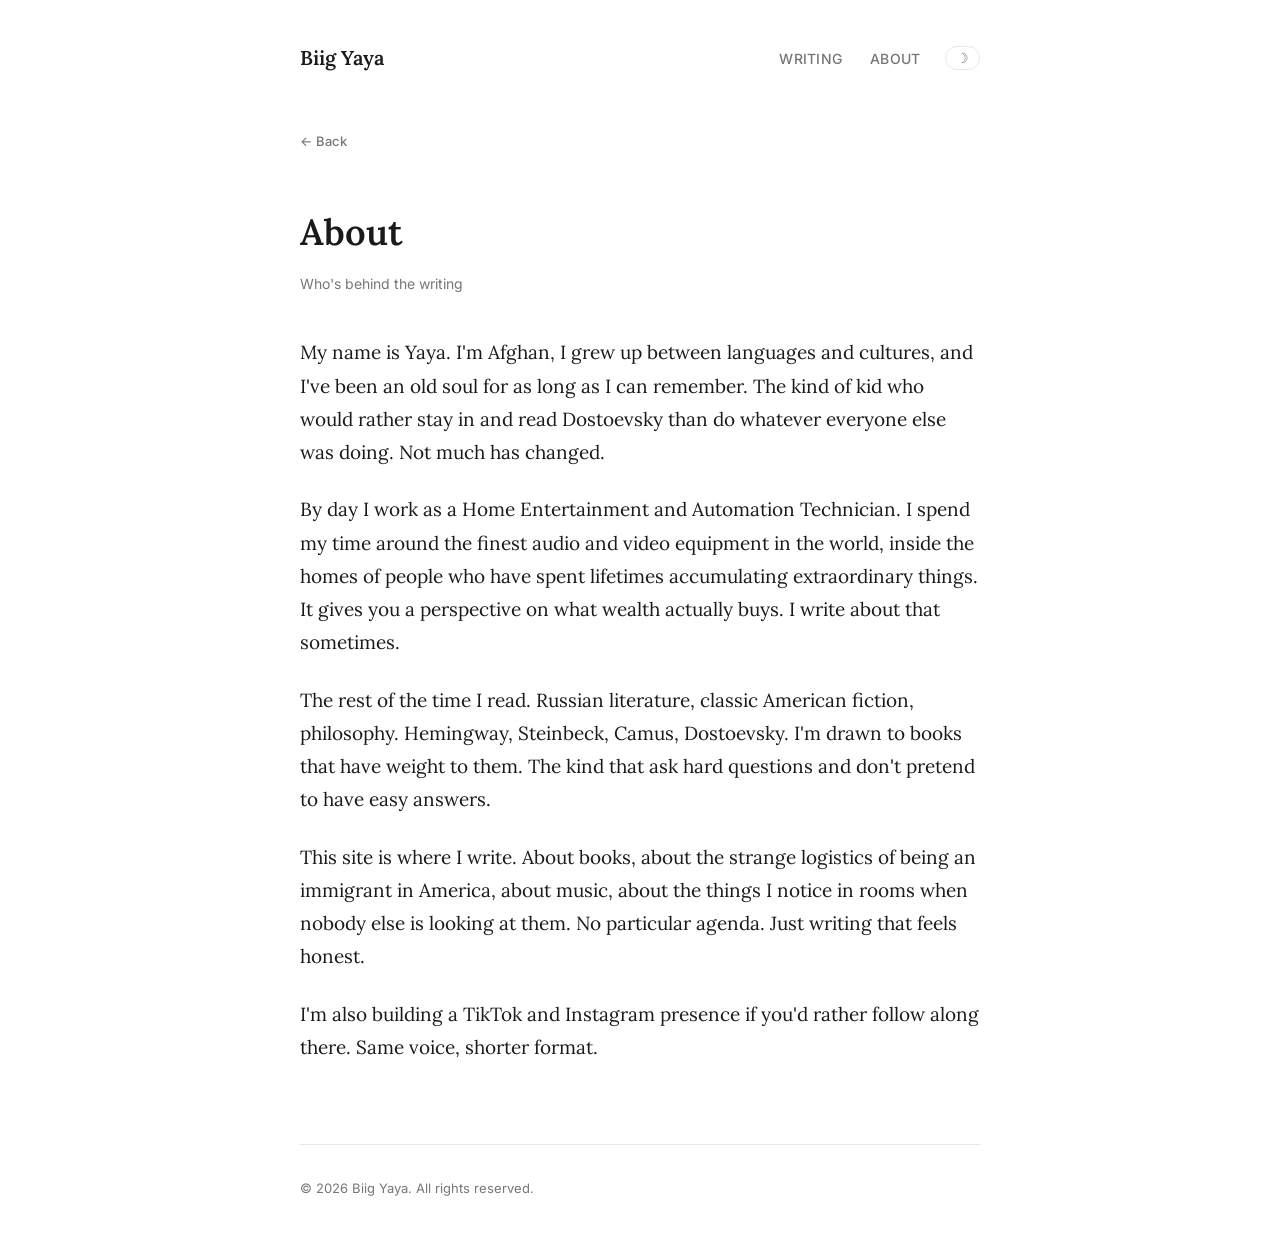
==== about.html @ b99a0c44 "Add files via upload" ====
<!DOCTYPE html>
<html lang="en">
<head>
  <meta charset="UTF-8">
  <meta name="viewport" content="width=device-width, initial-scale=1.0">
  <title>About — Biig Yaya</title>
  <link rel="stylesheet" href="style.css">
</head>
<body>

  <nav>
    <a href="index.html" class="nav-logo">Biig Yaya</a>
    <div style="display:flex; align-items:center; gap:24px;">
      <ul class="nav-links">
        <li><a href="index.html">Writing</a></li>
        <li><a href="about.html">About</a></li>
      </ul>
      <button class="theme-toggle" onclick="toggleTheme()" title="Toggle dark mode">
        <span class="icon" id="theme-icon">☽</span>
      </button>
    </div>
  </nav>

  <main>

    <a href="index.html" class="back-link">← Back</a>

    <div class="about-header">
      <h1>About</h1>
      <p class="subtitle">Who's behind the writing</p>
    </div>

    <div class="about-body">
      <p>My name is Yaya. I'm Afghan, I grew up between languages and cultures, and I've been an old soul for as long as I can remember. The kind of kid who would rather stay in and read Dostoevsky than do whatever everyone else was doing. Not much has changed.</p>

      <p>By day I work as a Home Entertainment and Automation Technician. I spend my time around the finest audio and video equipment in the world, inside the homes of people who have spent lifetimes accumulating extraordinary things. It gives you a perspective on what wealth actually buys. I write about that sometimes.</p>

      <p>The rest of the time I read. Russian literature, classic American fiction, philosophy. Hemingway, Steinbeck, Camus, Dostoevsky. I'm drawn to books that have weight to them. The kind that ask hard questions and don't pretend to have easy answers.</p>

      <p>This site is where I write. About books, about the strange logistics of being an immigrant in America, about music, about the things I notice in rooms when nobody else is looking at them. No particular agenda. Just writing that feels honest.</p>

      <p>I'm also building a TikTok and Instagram presence if you'd rather follow along there. Same voice, shorter format.</p>
    </div>

  </main>

  <footer>
    &copy; 2026 Biig Yaya. All rights reserved.
  </footer>

  <script>
    const icon = document.getElementById('theme-icon');
    if (localStorage.getItem('theme') === 'dark') {
      document.body.classList.add('dark');
      icon.textContent = '☀';
    }
    function toggleTheme() {
      document.body.classList.toggle('dark');
      const dark = document.body.classList.contains('dark');
      localStorage.setItem('theme', dark ? 'dark' : 'light');
      icon.textContent = dark ? '☀' : '☽';
    }
  </script>

</body>
</html>
---- style.css ----
@import url('https://fonts.googleapis.com/css2?family=Lora:ital,wght@0,400;0,600;1,400&family=Inter:wght@400;500&display=swap');

*, *::before, *::after {
  box-sizing: border-box;
  margin: 0;
  padding: 0;
}

:root {
  --text: #1a1a1a;
  --muted: #777;
  --border: #e8e8e8;
  --bg: #ffffff;
  --surface: #f9f9f9;
  --excerpt: #555;
  --hero-p: #444;
  --max: 680px;
}

body.dark {
  --text: #e8e8e8;
  --muted: #888;
  --border: #2e2e2e;
  --bg: #111111;
  --surface: #1a1a1a;
  --excerpt: #aaa;
  --hero-p: #bbb;
}

body {
  font-family: 'Lora', Georgia, serif;
  font-size: 19px;
  line-height: 1.75;
  color: var(--text);
  background: var(--bg);
  padding: 0 24px;
  transition: background 0.2s, color 0.2s;
}

/* NAV */
nav {
  max-width: var(--max);
  margin: 0 auto;
  padding: 40px 0 48px;
  display: flex;
  justify-content: space-between;
  align-items: center;
}

.nav-left {
  display: flex;
  align-items: center;
  gap: 20px;
}

.nav-logo {
  font-family: 'Lora', serif;
  font-weight: 600;
  font-size: 20px;
  color: var(--text);
  text-decoration: none;
}

.nav-links {
  display: flex;
  gap: 28px;
  list-style: none;
  align-items: center;
}

.nav-links a {
  font-family: 'Inter', sans-serif;
  font-size: 14px;
  font-weight: 500;
  color: var(--muted);
  text-decoration: none;
  letter-spacing: 0.02em;
  text-transform: uppercase;
}

.nav-links a:hover {
  color: var(--text);
}

/* DARK MODE TOGGLE */
.theme-toggle {
  background: none;
  border: 1px solid var(--border);
  border-radius: 20px;
  padding: 4px 10px;
  cursor: pointer;
  font-size: 15px;
  color: var(--muted);
  transition: border-color 0.2s, color 0.2s;
  line-height: 1;
  display: flex;
  align-items: center;
  gap: 5px;
  font-family: 'Inter', sans-serif;
  font-size: 12px;
  font-weight: 500;
  letter-spacing: 0.03em;
}

.theme-toggle:hover {
  color: var(--text);
  border-color: var(--text);
}

.theme-toggle .icon {
  font-size: 14px;
}

/* MAIN CONTAINER */
main {
  max-width: var(--max);
  margin: 0 auto;
}

/* HOMEPAGE HERO */
.hero {
  padding-bottom: 64px;
  border-bottom: 1px solid var(--border);
  margin-bottom: 64px;
}

.hero h1 {
  font-size: 36px;
  font-weight: 600;
  line-height: 1.3;
  margin-bottom: 20px;
}

.hero p {
  color: var(--hero-p);
  font-size: 18px;
}

/* ARTICLE LIST */
.articles-section h2 {
  font-family: 'Inter', sans-serif;
  font-size: 11px;
  font-weight: 500;
  letter-spacing: 0.12em;
  text-transform: uppercase;
  color: var(--muted);
  margin-bottom: 32px;
}

.article-list {
  list-style: none;
}

.article-list li {
  padding: 28px 0;
  border-bottom: 1px solid var(--border);
}

.article-list li:first-child {
  border-top: 1px solid var(--border);
}

.article-list a {
  text-decoration: none;
  color: var(--text);
  display: block;
}

.article-list a:hover .article-title {
  text-decoration: underline;
  text-decoration-color: var(--border);
  text-underline-offset: 4px;
}

.article-title {
  font-size: 20px;
  font-weight: 600;
  margin-bottom: 6px;
  line-height: 1.35;
}

.article-meta {
  font-family: 'Inter', sans-serif;
  font-size: 13px;
  color: var(--muted);
  margin-bottom: 10px;
}

.article-excerpt {
  font-size: 16px;
  color: var(--excerpt);
  line-height: 1.6;
}

/* ARTICLE PAGE */
.article-header {
  padding-bottom: 40px;
  margin-bottom: 40px;
  border-bottom: 1px solid var(--border);
}

.article-header h1 {
  font-size: 38px;
  font-weight: 600;
  line-height: 1.25;
  margin-bottom: 16px;
}

.article-header .meta {
  font-family: 'Inter', sans-serif;
  font-size: 14px;
  color: var(--muted);
}

.article-body p {
  margin-bottom: 24px;
}

.article-body em {
  font-style: italic;
}

.article-body blockquote {
  border-left: 3px solid var(--border);
  padding-left: 20px;
  color: var(--muted);
  margin: 32px 0;
}

.back-link {
  display: inline-block;
  font-family: 'Inter', sans-serif;
  font-size: 13px;
  font-weight: 500;
  color: var(--muted);
  text-decoration: none;
  letter-spacing: 0.02em;
  margin-bottom: 48px;
}

.back-link:hover {
  color: var(--text);
}

/* ABOUT PAGE */
.about-header {
  margin-bottom: 40px;
}

.about-header h1 {
  font-size: 36px;
  font-weight: 600;
  margin-bottom: 8px;
}

.about-header .subtitle {
  font-family: 'Inter', sans-serif;
  font-size: 14px;
  color: var(--muted);
}

.about-body p {
  margin-bottom: 24px;
}

/* FOOTER */
footer {
  max-width: var(--max);
  margin: 80px auto 48px;
  padding-top: 32px;
  border-top: 1px solid var(--border);
  font-family: 'Inter', sans-serif;
  font-size: 13px;
  color: var(--muted);
}

/* RESPONSIVE */
@media (max-width: 600px) {
  body { font-size: 17px; }
  .hero h1 { font-size: 28px; }
  .article-header h1 { font-size: 28px; }
  nav { padding: 28px 0 36px; }
  .nav-links { gap: 18px; }
}
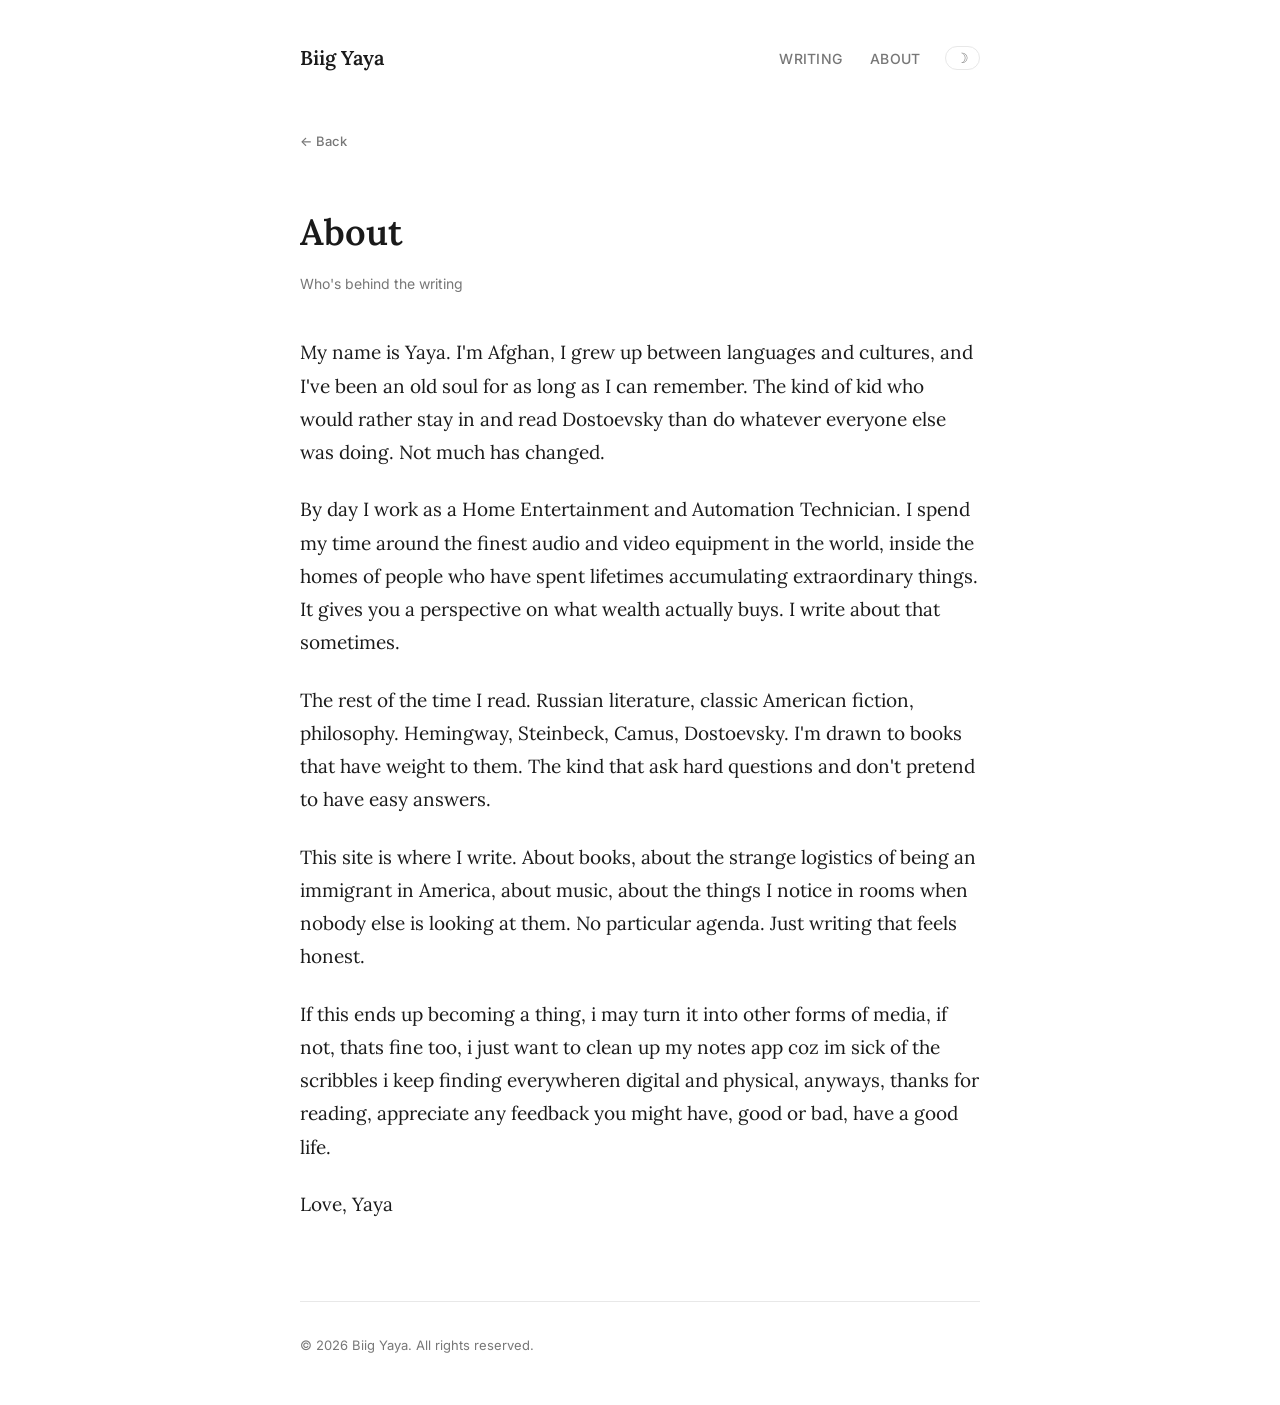
==== commit 3b3a90ba: "Update page title from 'Biig Yaya' to 'Yaya'" ====
--- a/about.html
+++ b/about.html
@@ -3,7 +3,7 @@
 <head>
   <meta charset="UTF-8">
   <meta name="viewport" content="width=device-width, initial-scale=1.0">
-  <title>About — Biig Yaya</title>
+  <title>About — Yaya</title>
   <link rel="stylesheet" href="style.css">
 </head>
 <body>
@@ -39,7 +39,10 @@
 
       <p>This site is where I write. About books, about the strange logistics of being an immigrant in America, about music, about the things I notice in rooms when nobody else is looking at them. No particular agenda. Just writing that feels honest.</p>
 
-      <p>I'm also building a TikTok and Instagram presence if you'd rather follow along there. Same voice, shorter format.</p>
+      <p>If this ends up becoming a thing, i may turn it into other forms of media, if not, thats fine too, i just want to clean up my notes app coz im sick of the scribbles i keep finding everywheren digital and physical, anyways, thanks for reading, appreciate any feedback you might have, good or bad, have a good life. </p>
+	
+	    <p>Love, Yaya</p>
+
     </div>
 
   </main>
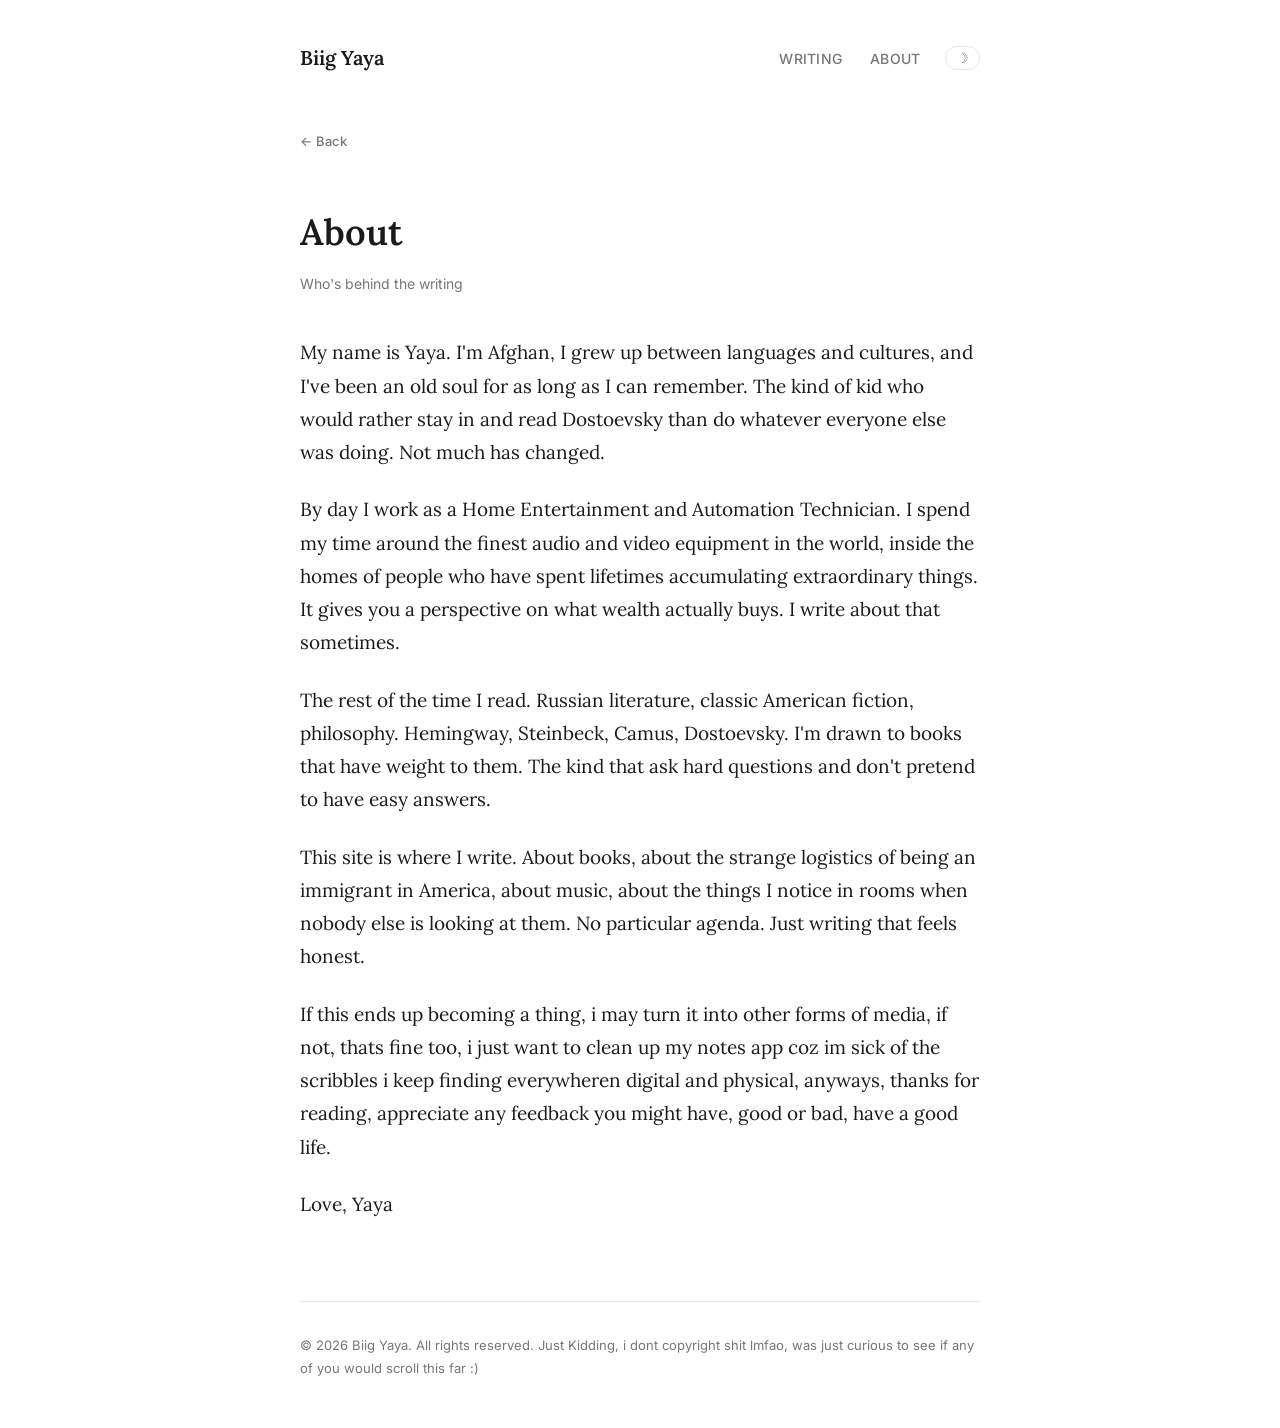
==== commit 7d32a3fc: "Update about.html" ====
--- a/about.html
+++ b/about.html
@@ -3,7 +3,7 @@
 <head>
   <meta charset="UTF-8">
   <meta name="viewport" content="width=device-width, initial-scale=1.0">
-  <title>About — Yaya</title>
+  <title>About </title>
   <link rel="stylesheet" href="style.css">
 </head>
 <body>
@@ -48,7 +48,7 @@
   </main>
 
   <footer>
-    &copy; 2026 Biig Yaya. All rights reserved.
+    &copy; 2026 Biig Yaya. All rights reserved. Just Kidding, i dont copyright shit lmfao, was just curious to see if any of you would scroll this far :)
   </footer>
 
   <script>
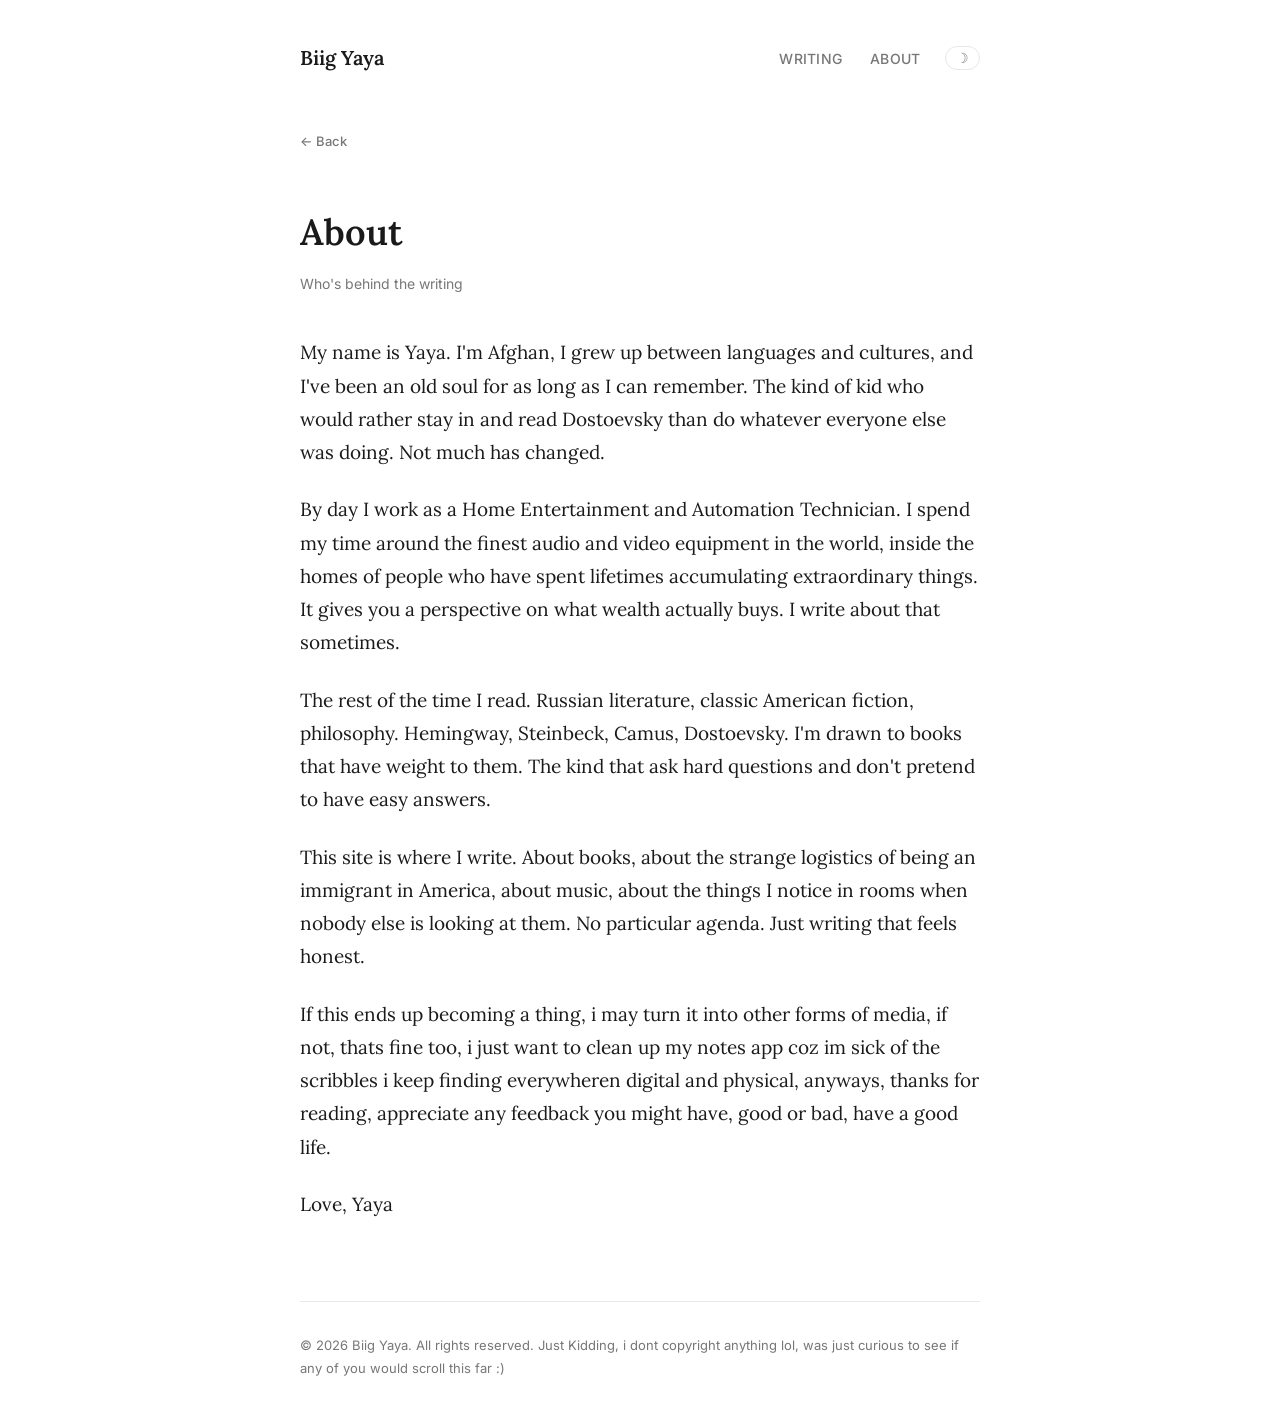
==== commit 7aaf01d2: "Update about.html" ====
--- a/about.html
+++ b/about.html
@@ -48,7 +48,7 @@
   </main>
 
   <footer>
-    &copy; 2026 Biig Yaya. All rights reserved. Just Kidding, i dont copyright shit lmfao, was just curious to see if any of you would scroll this far :)
+    &copy; 2026 Biig Yaya. All rights reserved. Just Kidding, i dont copyright anything lol, was just curious to see if any of you would scroll this far :)
   </footer>
 
   <script>
